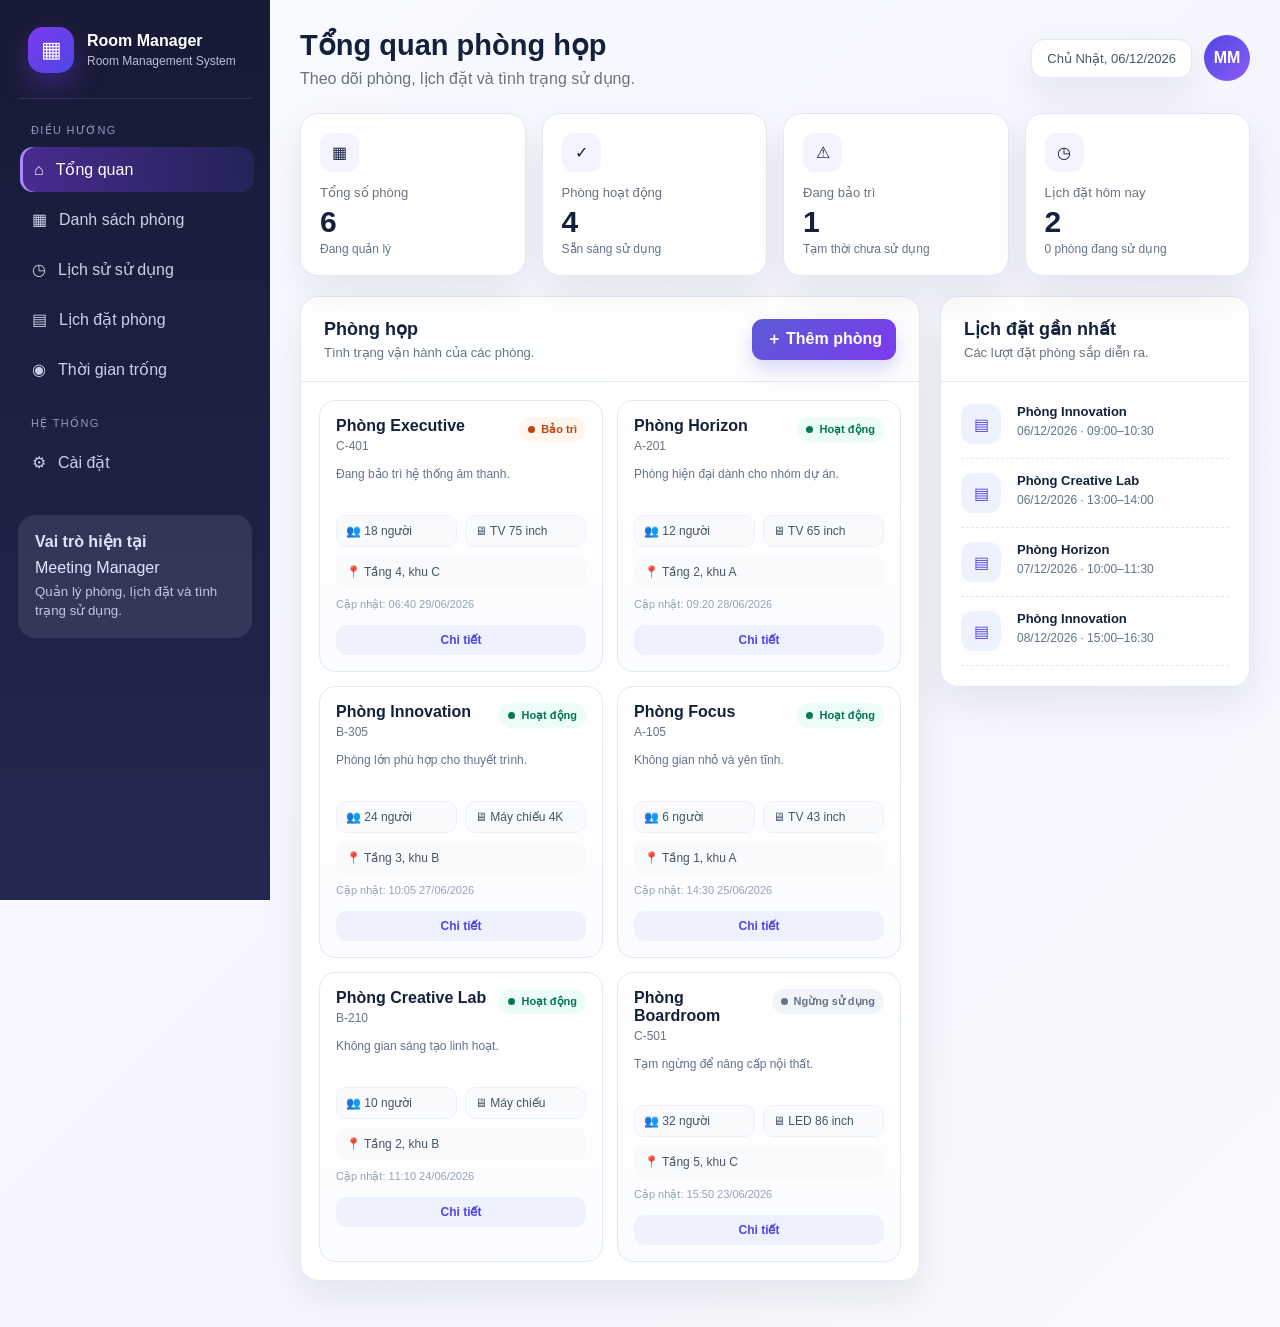
==== room-manager-complete/index.html @ 7f86e512 "Lần đầu tiên đẩy code lên GitHub" ====
<!doctype html>
<html lang="vi">
<head>
  <meta charset="utf-8">
  <meta name="viewport" content="width=device-width, initial-scale=1">
  <title>Room Manager - Quản lý phòng họp</title>
  <link rel="stylesheet" href="css/style.css">
</head>
<body>
<div class="app">
  <aside class="sidebar" id="sidebar">
    <div class="brand">
      <div class="brand-logo">▦</div>
      <div>
        <strong>Room Manager</strong>
        <span>Room Management System</span>
      </div>
    </div>

    <div class="menu-label">Điều hướng</div>
    <nav class="nav">
      <button class="nav-item active" data-view="dashboard"><span>⌂</span>Tổng quan</button>
      <button class="nav-item" data-view="rooms"><span>▦</span>Danh sách phòng</button>
      <button class="nav-item" data-view="history"><span>◷</span>Lịch sử sử dụng</button>
      <button class="nav-item" data-view="bookings"><span>▤</span>Lịch đặt phòng</button>
      <button class="nav-item" data-view="availability"><span>◉</span>Thời gian trống</button>
    </nav>

    <div class="menu-label">Hệ thống</div>
    <nav class="nav">
      <button class="nav-item" data-view="settings"><span>⚙</span>Cài đặt</button>
    </nav>

    <div class="role-box">
      <strong>Vai trò hiện tại</strong>
      <span>Meeting Manager</span>
      <small>Quản lý phòng, lịch đặt và tình trạng sử dụng.</small>
    </div>
  </aside>

  <main class="main">
    <header class="topbar">
      <button class="icon-btn mobile-menu" id="mobileMenu">☰</button>
      <div class="page-title">
        <h1 id="pageTitle">Tổng quan phòng họp</h1>
        <p id="pageSubtitle">Theo dõi phòng, lịch đặt và tình trạng sử dụng.</p>
      </div>
      <div class="top-actions">
        <div class="date-chip" id="dateChip"></div>
        <div class="avatar">MM</div>
      </div>
    </header>

    <!-- DASHBOARD -->
    <section class="view active" id="dashboardView">
      <div class="stats" id="stats"></div>

      <div class="dashboard-grid">
        <section class="panel">
          <div class="panel-head">
            <div>
              <h2>Phòng họp</h2>
              <p>Tình trạng vận hành của các phòng.</p>
            </div>
            <button class="btn primary" id="dashboardAddRoom">＋ Thêm phòng</button>
          </div>
          <div class="room-grid" id="dashboardRooms"></div>
        </section>

        <aside class="panel">
          <div class="panel-head">
            <div>
              <h2>Lịch đặt gần nhất</h2>
              <p>Các lượt đặt phòng sắp diễn ra.</p>
            </div>
          </div>
          <div class="recent-list" id="recentBookings"></div>
        </aside>
      </div>
    </section>

    <!-- ROOMS -->
    <section class="view" id="roomsView">
      <section class="panel">
        <div class="panel-head">
          <div>
            <h2>Danh sách phòng</h2>
            <p>Thêm, sửa, xóa và theo dõi tình trạng từng phòng.</p>
          </div>
          <div class="head-actions">
            <button class="btn secondary" id="exportRooms">⇩ Xuất CSV</button>
            <button class="btn primary" id="addRoom">＋ Thêm phòng mới</button>
          </div>
        </div>

        <div class="toolbar four">
          <input id="roomSearch" placeholder="Tìm theo tên, mã, vị trí, thiết bị...">
          <select id="roomStatusFilter">
            <option value="">Tất cả trạng thái</option>
            <option value="active">Hoạt động</option>
            <option value="maintenance">Bảo trì</option>
            <option value="inactive">Ngừng sử dụng</option>
          </select>
          <select id="roomCapacityFilter">
            <option value="">Mọi sức chứa</option>
            <option value="small">Dưới 10 người</option>
            <option value="medium">10–20 người</option>
            <option value="large">Trên 20 người</option>
          </select>
          <select id="roomSort">
            <option value="updated-desc">Cập nhật mới nhất</option>
            <option value="name-asc">Tên A–Z</option>
            <option value="capacity-desc">Sức chứa lớn nhất</option>
            <option value="capacity-asc">Sức chứa nhỏ nhất</option>
          </select>
        </div>

        <div class="room-grid large" id="roomGrid"></div>
        <div class="empty hidden" id="roomEmpty">Không tìm thấy phòng phù hợp.</div>
      </section>
    </section>

    <!-- HISTORY -->
    <section class="view" id="historyView">
      <section class="panel">
        <div class="panel-head">
          <div>
            <h2>Lịch sử sử dụng phòng</h2>
            <p>Hiển thị các lượt sử dụng phòng đã kết thúc.</p>
          </div>
          <button class="btn secondary" id="exportHistory">⇩ Xuất CSV</button>
        </div>

        <div class="toolbar four">
          <select id="historyRoom"></select>
          <input type="date" id="historyFrom">
          <input type="date" id="historyTo">
          <button class="btn secondary" id="filterHistory">Lọc dữ liệu</button>
        </div>

        <div class="table-wrap">
          <table>
            <thead>
              <tr>
                <th>Ngày</th>
                <th>Phòng</th>
                <th>Thời gian</th>
                <th>Thời lượng</th>
                <th>Trạng thái</th>
                <th>Ghi chú</th>
              </tr>
            </thead>
            <tbody id="historyBody"></tbody>
          </table>
        </div>
      </section>
    </section>

    <!-- BOOKINGS -->
    <section class="view" id="bookingsView">
      <section class="panel">
        <div class="panel-head">
          <div>
            <h2>Lịch đặt phòng</h2>
            <p>Quản lý những khoảng thời gian phòng đã được đặt.</p>
          </div>
          <button class="btn primary" id="addBooking">＋ Đặt phòng</button>
        </div>

        <div class="toolbar five">
          <select id="bookingRoomFilter"></select>
          <input type="date" id="bookingDateFilter">
          <select id="bookingStatusFilter">
            <option value="">Tất cả trạng thái</option>
            <option value="upcoming">Sắp sử dụng</option>
            <option value="in-use">Đang sử dụng</option>
            <option value="completed">Đã sử dụng</option>
            <option value="cancelled">Đã hủy</option>
          </select>
          <button class="btn secondary" id="filterBookings">Lọc</button>
          <button class="btn ghost" id="clearBookingFilters">Xóa lọc</button>
        </div>

        <div class="table-wrap">
          <table>
            <thead>
              <tr>
                <th>Ngày</th>
                <th>Phòng</th>
                <th>Thời gian</th>
                <th>Trạng thái</th>
                <th>Ghi chú</th>
                <th>Thao tác</th>
              </tr>
            </thead>
            <tbody id="bookingBody"></tbody>
          </table>
        </div>
      </section>
    </section>

    <!-- AVAILABILITY -->
    <section class="view" id="availabilityView">
      <section class="panel">
        <div class="panel-head">
          <div>
            <h2>Kiểm tra thời gian trống</h2>
            <p>Chỉ hiển thị những khoảng thời gian phòng chưa được đặt.</p>
          </div>
        </div>

        <div class="toolbar four">
          <select id="availabilityRoom"></select>
          <input type="date" id="availabilityDate">
          <select id="availabilityDuration">
            <option value="30">30 phút</option>
            <option value="60" selected>60 phút</option>
            <option value="90">90 phút</option>
            <option value="120">120 phút</option>
          </select>
          <button class="btn primary" id="checkAvailability">Kiểm tra</button>
        </div>

        <div class="availability-content" id="availabilityContent"></div>
      </section>
    </section>

    <!-- SETTINGS -->
    <section class="view" id="settingsView">
      <section class="panel narrow">
        <div class="panel-head">
          <div>
            <h2>Cài đặt dữ liệu</h2>
            <p>Dữ liệu được lưu trên trình duyệt bằng LocalStorage.</p>
          </div>
        </div>

        <div class="setting-row">
          <div>
            <strong>Khôi phục dữ liệu mẫu</strong>
            <span>Thay thế dữ liệu hiện tại bằng danh sách mẫu.</span>
          </div>
          <button class="btn danger" id="resetData">Khôi phục</button>
        </div>

        <div class="setting-row">
          <div>
            <strong>Xóa toàn bộ dữ liệu</strong>
            <span>Xóa tất cả phòng và lịch đặt trên trình duyệt này.</span>
          </div>
          <button class="btn danger-light" id="clearData">Xóa dữ liệu</button>
        </div>
      </section>
    </section>
  </main>
</div>

<!-- ROOM MODAL -->
<div class="modal-backdrop" id="roomModal">
  <section class="modal">
    <div class="modal-head">
      <div>
        <h2 id="roomModalTitle">Thêm phòng</h2>
        <p>Nhập thông tin phòng họp.</p>
      </div>
      <button class="icon-btn" id="closeRoomModal">×</button>
    </div>
    <form id="roomForm" class="form-grid">
      <input type="hidden" id="roomId">

      <label>
        <span>Tên phòng *</span>
        <input id="roomName" maxlength="60">
        <small id="roomNameError"></small>
      </label>

      <label>
        <span>Mã phòng *</span>
        <input id="roomCode" maxlength="12">
        <small id="roomCodeError"></small>
      </label>

      <label>
        <span>Sức chứa *</span>
        <input id="roomCapacity" type="number" min="1" max="200">
        <small id="roomCapacityError"></small>
      </label>

      <label>
        <span>Trạng thái *</span>
        <select id="roomStatus">
          <option value="active">Hoạt động</option>
          <option value="maintenance">Bảo trì</option>
          <option value="inactive">Ngừng sử dụng</option>
        </select>
      </label>

      <label class="full">
        <span>Vị trí *</span>
        <input id="roomLocation" maxlength="100">
        <small id="roomLocationError"></small>
      </label>

      <label class="full">
        <span>Thiết bị</span>
        <input id="roomEquipment" maxlength="180">
      </label>

      <label class="full">
        <span>Mô tả</span>
        <textarea id="roomDescription" rows="4" maxlength="300"></textarea>
      </label>
    </form>
    <div class="modal-foot">
      <button class="btn ghost" id="cancelRoom">Hủy</button>
      <button class="btn primary" id="saveRoom">Lưu thông tin</button>
    </div>
  </section>
</div>

<!-- BOOKING MODAL -->
<div class="modal-backdrop" id="bookingModal">
  <section class="modal">
    <div class="modal-head">
      <div>
        <h2 id="bookingModalTitle">Đặt phòng</h2>
        <p>Chọn phòng và khoảng thời gian sử dụng.</p>
      </div>
      <button class="icon-btn" id="closeBookingModal">×</button>
    </div>
    <form id="bookingForm" class="form-grid">
      <input type="hidden" id="bookingId">

      <label class="full">
        <span>Phòng *</span>
        <select id="bookingRoom"></select>
        <small id="bookingRoomError"></small>
      </label>

      <label>
        <span>Ngày sử dụng *</span>
        <input id="bookingDate" type="date">
        <small id="bookingDateError"></small>
      </label>

      <label>
        <span>Trạng thái</span>
        <select id="bookingStatus">
          <option value="reserved">Đã đặt</option>
          <option value="cancelled">Đã hủy</option>
        </select>
      </label>

      <label>
        <span>Giờ bắt đầu *</span>
        <input id="bookingStart" type="time">
        <small id="bookingStartError"></small>
      </label>

      <label>
        <span>Giờ kết thúc *</span>
        <input id="bookingEnd" type="time">
        <small id="bookingEndError"></small>
      </label>

      <label class="full">
        <span>Ghi chú sử dụng</span>
        <textarea id="bookingNote" rows="3" maxlength="200"
                  placeholder="VD: Kiểm tra thiết bị trước khi sử dụng"></textarea>
      </label>

      <div class="full conflict-box hidden" id="conflictBox"></div>
    </form>
    <div class="modal-foot">
      <button class="btn ghost" id="cancelBooking">Hủy</button>
      <button class="btn primary" id="saveBooking">Lưu lịch đặt</button>
    </div>
  </section>
</div>

<!-- DETAIL MODAL -->
<div class="modal-backdrop" id="detailModal">
  <section class="modal detail-modal">
    <div class="modal-head">
      <div>
        <h2 id="detailTitle">Chi tiết phòng</h2>
        <p>Thông tin phòng và lịch đặt gần đây.</p>
      </div>
      <button class="icon-btn" id="closeDetailModal">×</button>
    </div>
    <div id="detailBody"></div>
    <div class="modal-foot">
      <button class="btn ghost" id="closeDetail">Đóng</button>
      <button class="btn primary" id="editFromDetail">Chỉnh sửa</button>
    </div>
  </section>
</div>

<!-- CONFIRM -->
<div class="confirm-backdrop" id="confirmDialog">
  <section class="confirm-box">
    <div class="confirm-icon">!</div>
    <h2 id="confirmTitle">Xác nhận</h2>
    <p id="confirmMessage"></p>
    <div class="confirm-actions">
      <button class="btn ghost" id="confirmCancel">Hủy</button>
      <button class="btn danger" id="confirmAccept">Xác nhận</button>
    </div>
  </section>
</div>

<div class="toast" id="toast"></div>

<script src="js/app.js"></script>
</body>
</html>
---- room-manager-complete/css/style.css ----
:root{
  --bg:#f5f7ff;--surface:#fff;--soft:#f8fafc;--text:#14213d;--muted:#6b7280;
  --line:#e4e8f0;--primary:#5b5bd6;--primary2:#7c3aed;--success:#0f9f6e;
  --warning:#d97706;--danger:#dc2626;--shadow:0 16px 38px rgba(15,23,42,.08);
}
*{box-sizing:border-box}body{margin:0;min-height:100vh;color:var(--text);
font-family:Inter,Segoe UI,Arial,sans-serif;background:linear-gradient(135deg,#f8fbff,#f5f5ff 55%,#f8fafc)}
button,input,select,textarea{font:inherit}button{cursor:pointer}.hidden{display:none!important}
.app{min-height:100vh;display:grid;grid-template-columns:270px minmax(0,1fr)}
.sidebar{position:sticky;top:0;height:100vh;padding:22px 18px;overflow:auto;color:#fff;
background:linear-gradient(180deg,#171a35,#242750)}
.brand{display:flex;gap:13px;align-items:center;padding:5px 10px 25px;border-bottom:1px solid rgba(255,255,255,.1)}
.brand-logo{width:46px;height:46px;display:grid;place-items:center;border-radius:15px;font-size:22px;
background:linear-gradient(135deg,#7c3aed,#4f46e5);box-shadow:0 12px 28px rgba(124,58,237,.35)}
.brand strong,.brand span{display:block}.brand span{margin-top:4px;color:#b8bdd8;font-size:12px}
.menu-label{margin:25px 13px 10px;color:#9298bd;font-size:11px;letter-spacing:.12em;text-transform:uppercase}
.nav{display:grid;gap:5px}.nav-item{width:100%;display:flex;align-items:center;gap:12px;padding:13px 14px;border:0;
border-radius:13px;color:#cbd0ea;background:transparent;text-align:left;transition:.2s}
.nav-item:hover,.nav-item.active{color:#fff;background:rgba(255,255,255,.1);transform:translateX(2px)}
.nav-item.active{background:linear-gradient(90deg,rgba(124,58,237,.48),rgba(79,70,229,.17));box-shadow:inset 3px 0 #a78bfa}
.role-box{margin-top:30px;padding:17px;border-radius:17px;background:rgba(255,255,255,.09);color:#dfe3fb}
.role-box strong,.role-box span,.role-box small{display:block}.role-box span{margin-top:8px}.role-box small{margin-top:5px;color:#bfc5e2;line-height:1.45}
.main{min-width:0;padding:28px 30px 46px}.topbar{display:flex;align-items:center;justify-content:space-between;gap:18px;margin-bottom:25px}
.page-title{flex:1}.page-title h1{margin:0;font-size:29px}.page-title p{margin:7px 0 0;color:var(--muted)}
.top-actions{display:flex;align-items:center;gap:12px}.date-chip{padding:11px 15px;border:1px solid var(--line);border-radius:13px;background:#fff;box-shadow:var(--shadow);font-size:13px;color:#475569}
.avatar{width:46px;height:46px;display:grid;place-items:center;border-radius:50%;color:#fff;font-weight:850;background:linear-gradient(135deg,#4f46e5,#8b5cf6)}
.icon-btn{width:40px;height:40px;display:grid;place-items:center;border:0;border-radius:12px;background:#f1f5f9;color:#475569;font-size:20px}
.mobile-menu{display:none}.view{display:none}.view.active{display:block}
.panel{overflow:hidden;border:1px solid var(--line);border-radius:18px;background:rgba(255,255,255,.95);box-shadow:var(--shadow)}
.narrow{max-width:900px}.panel-head{display:flex;align-items:center;justify-content:space-between;gap:18px;padding:21px 23px;border-bottom:1px solid var(--line)}
.panel-head h2{margin:0;font-size:18px}.panel-head p{margin:5px 0 0;color:var(--muted);font-size:13px}.head-actions{display:flex;gap:10px}
.btn{border:0;border-radius:11px;padding:10px 14px;font-weight:750;transition:.18s}.btn:hover{transform:translateY(-1px)}
.btn.primary{color:#fff;background:linear-gradient(135deg,var(--primary),var(--primary2));box-shadow:0 10px 20px rgba(91,91,214,.23)}
.btn.secondary{color:#4f46e5;background:#eef2ff}.btn.ghost{color:#475569;background:#f1f5f9}
.btn.danger{color:#fff;background:linear-gradient(135deg,#ef4444,#dc2626)}.btn.danger-light{color:#dc2626;background:#fef2f2}
.stats{display:grid;grid-template-columns:repeat(4,minmax(0,1fr));gap:16px;margin-bottom:20px}
.stat{position:relative;overflow:hidden;padding:19px;border:1px solid #e2e8f0;border-radius:18px;background:#fff;box-shadow:var(--shadow)}
.stat:after{content:"";position:absolute;right:-28px;top:-30px;width:100px;height:100px;border-radius:50%;background:var(--accent);opacity:.11}
.stat-icon{width:39px;height:39px;display:grid;place-items:center;border-radius:12px;color:var(--accent);background:#f3f4ff}
.stat-label{margin-top:13px;color:var(--muted);font-size:13px}.stat-value{margin:5px 0 3px;font-size:30px;font-weight:850}.stat-note{font-size:12px;color:#64748b}
.dashboard-grid{display:grid;grid-template-columns:minmax(0,1.6fr) minmax(310px,.75fr);gap:20px;align-items:start}
.toolbar{display:grid;gap:12px;padding:18px 22px;border-bottom:1px solid var(--line);background:#fcfdff}
.toolbar.four{grid-template-columns:minmax(240px,1fr) 180px 180px 170px}.toolbar.five{grid-template-columns:1fr 170px 180px auto auto}
.toolbar input,.toolbar select,.form-grid input,.form-grid select,.form-grid textarea{width:100%;padding:11px 12px;border:1px solid #d9e1ec;border-radius:11px;background:#fff;outline:none}
.toolbar input:focus,.toolbar select:focus,.form-grid input:focus,.form-grid select:focus,.form-grid textarea:focus{border-color:#8b5cf6;box-shadow:0 0 0 4px rgba(139,92,246,.11)}
.room-grid{display:grid;grid-template-columns:repeat(2,minmax(0,1fr));gap:14px;padding:18px}.room-grid.large{grid-template-columns:repeat(3,minmax(0,1fr));padding:22px}
.room-card{padding:16px;border:1px solid var(--line);border-radius:16px;background:linear-gradient(180deg,#fff,#fbfcff);transition:.2s}
.room-card:hover{border-color:#a78bfa;box-shadow:0 13px 28px rgba(99,102,241,.12);transform:translateY(-2px)}
.room-top{display:flex;align-items:flex-start;justify-content:space-between;gap:10px}.room-card h3{margin:0;font-size:16px}.room-code{margin-top:4px;color:var(--muted);font-size:12px}
.room-desc{min-height:38px;margin:12px 0;color:#64748b;font-size:12px;line-height:1.55;display:-webkit-box;-webkit-line-clamp:2;-webkit-box-orient:vertical;overflow:hidden}
.room-meta{display:grid;grid-template-columns:repeat(2,1fr);gap:8px}.meta{padding:8px 9px;border:1px solid #edf1f6;border-radius:10px;background:#f8fafc;color:#475569;font-size:12px;overflow:hidden;text-overflow:ellipsis;white-space:nowrap}
.location{margin-top:9px;padding:9px 10px;border-radius:10px;background:#f8fafc;color:#475569;font-size:12px}.updated{margin-top:10px;color:#94a3b8;font-size:11px}
.room-actions{display:flex;gap:8px;margin-top:14px;flex-wrap:wrap}.room-actions .btn{flex:1;padding:8px 9px;font-size:12px}
.badge{display:inline-flex;align-items:center;gap:6px;padding:6px 9px;border-radius:999px;font-size:11px;font-weight:800;white-space:nowrap}.badge:before{content:"";width:7px;height:7px;border-radius:50%;background:currentColor}
.badge.active,.badge.upcoming{color:#047857;background:#ecfdf5}.badge.maintenance,.badge.in-use{color:#c2410c;background:#fff7ed}.badge.inactive,.badge.completed{color:#64748b;background:#f1f5f9}.badge.cancelled{color:#b91c1c;background:#fef2f2}
.recent-list{padding:8px 20px 20px}.recent-item{display:grid;grid-template-columns:44px 1fr;gap:12px;padding:14px 0;border-bottom:1px dashed var(--line)}
.recent-icon{width:40px;height:40px;display:grid;place-items:center;border-radius:12px;color:#4f46e5;background:#eef2ff}.recent-item strong{display:block;font-size:13px}.recent-item span{display:block;margin-top:4px;color:#64748b;font-size:12px;line-height:1.45}
.table-wrap{overflow:auto;padding:0 22px 22px}table{width:100%;border-collapse:collapse;font-size:13px}th,td{padding:13px 12px;border-bottom:1px solid var(--line);text-align:left;vertical-align:middle}th{background:#f8fafc;color:#64748b;font-size:12px}
.table-actions{display:flex;gap:7px}.table-actions .btn{padding:7px 9px;font-size:11px}.empty{padding:45px 20px;text-align:center;color:var(--muted)}
.availability-content{padding:22px}.availability-summary{padding:18px;border-radius:16px;color:#fff;background:linear-gradient(135deg,#4f46e5,#7c3aed)}
.availability-summary h3{margin:0}.availability-summary p{margin:7px 0 0;color:#e5e7ff;font-size:13px}.slot-title{display:flex;justify-content:space-between;align-items:center;margin:18px 0 10px}
.slots{display:flex;flex-wrap:wrap;gap:9px}.slot{border:1px solid #c7d2fe;border-radius:10px;padding:10px 12px;background:#eef2ff;color:#4338ca;font-weight:750}
.slot:hover{background:#e0e7ff}.no-slots{padding:20px;border-radius:13px;background:#fef2f2;color:#991b1b}
.setting-row{display:flex;align-items:center;justify-content:space-between;gap:20px;padding:22px;border-bottom:1px solid var(--line)}.setting-row:last-child{border-bottom:0}.setting-row strong,.setting-row span{display:block}.setting-row span{margin-top:5px;color:var(--muted);font-size:13px}
.modal-backdrop,.confirm-backdrop{position:fixed;inset:0;z-index:100;display:none;align-items:center;justify-content:center;padding:20px;background:rgba(15,23,42,.58);backdrop-filter:blur(4px)}
.modal-backdrop.show,.confirm-backdrop.show{display:flex}.modal{width:min(680px,100%);max-height:92vh;overflow:auto;border-radius:20px;background:#fff;box-shadow:0 30px 80px rgba(15,23,42,.25)}
.detail-modal{width:min(650px,100%)}.modal-head{display:flex;align-items:center;justify-content:space-between;gap:14px;padding:21px 23px;border-bottom:1px solid var(--line)}.modal-head h2{margin:0}.modal-head p{margin:5px 0 0;color:var(--muted);font-size:13px}
.form-grid{display:grid;grid-template-columns:1fr 1fr;gap:14px;padding:22px}.form-grid label{display:grid;gap:7px}.form-grid label span{font-size:12px;font-weight:750;color:#475569}.form-grid small{min-height:14px;color:#dc2626;font-size:11px}.form-grid .full{grid-column:1/-1}.form-grid textarea{resize:vertical}
.modal-foot{display:flex;justify-content:flex-end;gap:10px;padding:0 22px 22px}.detail-body{padding:22px}.detail-hero{padding:20px;border-radius:17px;color:#fff;background:linear-gradient(135deg,#4f46e5,#7c3aed)}.detail-hero h3{margin:0}.detail-hero p{margin:7px 0 0;color:#e4e7ff}
.detail-grid{display:grid;grid-template-columns:1fr 1fr;gap:12px;margin-top:16px}.detail-item{padding:13px;border:1px solid var(--line);border-radius:13px;background:#f8fafc}.detail-item.full{grid-column:1/-1}.detail-item span{display:block;margin-bottom:6px;color:var(--muted);font-size:11px;font-weight:750;text-transform:uppercase}.detail-item strong{font-size:13px;line-height:1.5}
.detail-bookings{margin:18px 22px 22px}.detail-bookings h3{font-size:15px}.conflict-box{padding:13px;border-radius:12px;background:#fef2f2;color:#991b1b;font-size:13px}
.confirm-box{width:min(430px,100%);padding:26px;border-radius:20px;background:#fff;text-align:center;box-shadow:0 30px 80px rgba(15,23,42,.25)}.confirm-icon{width:54px;height:54px;display:grid;place-items:center;margin:0 auto 14px;border-radius:50%;color:#dc2626;background:#fef2f2;font-size:25px;font-weight:900}.confirm-box h2{margin:0}.confirm-box p{margin:10px 0 20px;color:var(--muted);line-height:1.55}.confirm-actions{display:flex;justify-content:center;gap:10px}
.toast{position:fixed;right:24px;bottom:24px;z-index:150;max-width:420px;padding:13px 16px;border-radius:12px;color:#fff;background:#111827;box-shadow:0 18px 44px rgba(15,23,42,.28);opacity:0;transform:translateY(18px);pointer-events:none;transition:.24s;font-size:13px}.toast.show{opacity:1;transform:translateY(0)}.toast.success{background:#065f46}.toast.error{background:#991b1b}.toast.info{background:#1e3a8a}
@media(max-width:1250px){.room-grid.large{grid-template-columns:repeat(2,1fr)}.stats{grid-template-columns:repeat(2,1fr)}.dashboard-grid{grid-template-columns:1fr}}
@media(max-width:1000px){.toolbar.four,.toolbar.five{grid-template-columns:1fr 1fr}}
@media(max-width:900px){.app{grid-template-columns:1fr}.sidebar{position:fixed;left:-290px;width:280px;z-index:60;transition:.25s}.sidebar.open{left:0}.main{padding:22px 18px 40px}.mobile-menu{display:grid}.date-chip{display:none}.room-grid.large{grid-template-columns:1fr 1fr}}
@media(max-width:650px){.stats{grid-template-columns:1fr}.room-grid,.room-grid.large{grid-template-columns:1fr;padding:15px}.toolbar.four,.toolbar.five{grid-template-columns:1fr}.panel-head{align-items:flex-start;flex-direction:column}.head-actions{width:100%;flex-direction:column}.head-actions .btn,.panel-head>.btn{width:100%}.form-grid{grid-template-columns:1fr}.form-grid .full{grid-column:auto}.detail-grid{grid-template-columns:1fr}.detail-item.full{grid-column:auto}.setting-row{align-items:flex-start;flex-direction:column}.setting-row .btn{width:100%}.main{padding-inline:12px}.page-title h1{font-size:24px}}
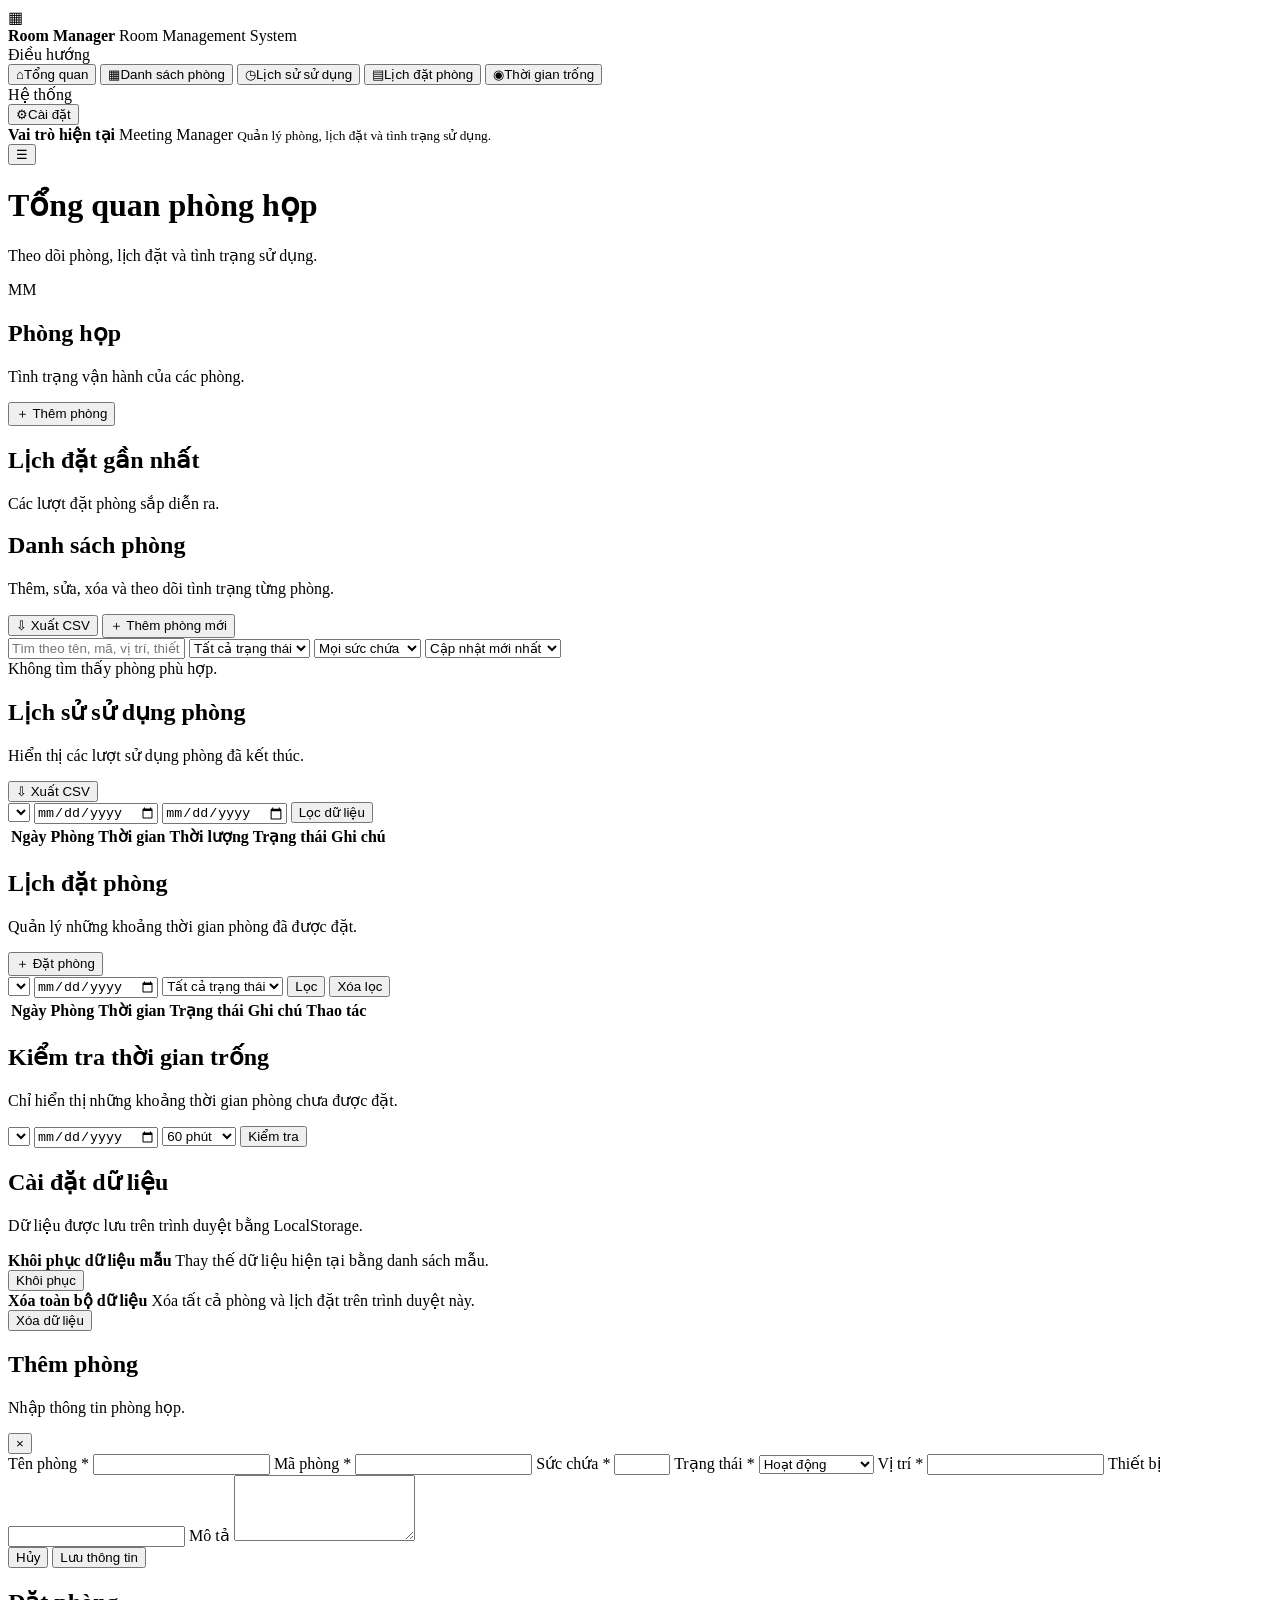
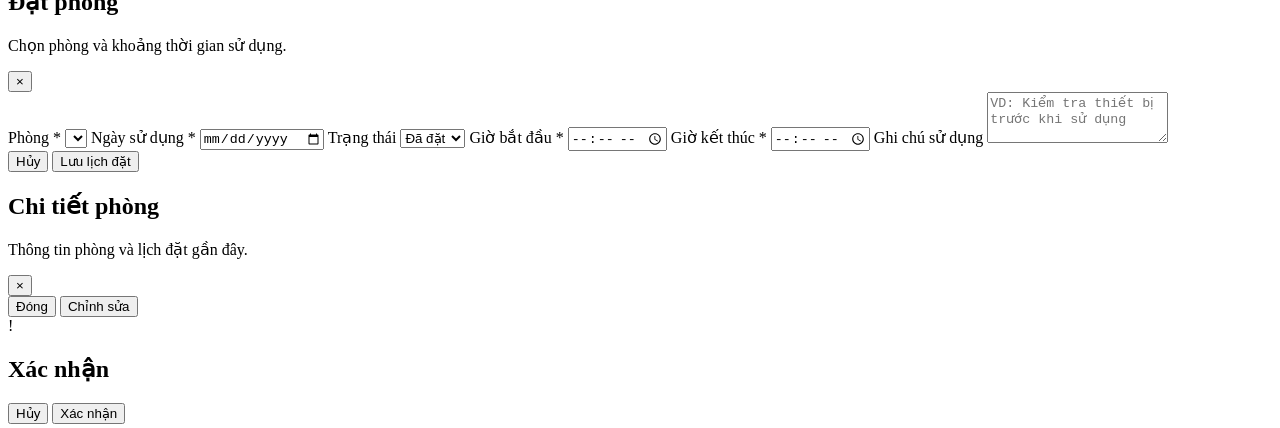
==== commit fe57abbb: "first commit" ====
--- a/room-manager-complete/index.html
+++ b/room-manager-complete/index.html
@@ -1,292 +1,294 @@
 <!doctype html>
 <html lang="vi">
+
 <head>
-  <meta charset="utf-8">
-  <meta name="viewport" content="width=device-width, initial-scale=1">
-  <title>Room Manager - Quản lý phòng họp</title>
-  <link rel="stylesheet" href="css/style.css">
+    <meta charset="utf-8">
+    <meta name="viewport" content="width=device-width, initial-scale=1">
+    <title>Room Manager - Quản lý phòng họp</title>
+    <link rel="stylesheet" href="style.css">
 </head>
+
 <body>
-<div class="app">
-  <aside class="sidebar" id="sidebar">
-    <div class="brand">
-      <div class="brand-logo">▦</div>
-      <div>
-        <strong>Room Manager</strong>
-        <span>Room Management System</span>
-      </div>
-    </div>
-
-    <div class="menu-label">Điều hướng</div>
-    <nav class="nav">
-      <button class="nav-item active" data-view="dashboard"><span>⌂</span>Tổng quan</button>
-      <button class="nav-item" data-view="rooms"><span>▦</span>Danh sách phòng</button>
-      <button class="nav-item" data-view="history"><span>◷</span>Lịch sử sử dụng</button>
-      <button class="nav-item" data-view="bookings"><span>▤</span>Lịch đặt phòng</button>
-      <button class="nav-item" data-view="availability"><span>◉</span>Thời gian trống</button>
-    </nav>
-
-    <div class="menu-label">Hệ thống</div>
-    <nav class="nav">
-      <button class="nav-item" data-view="settings"><span>⚙</span>Cài đặt</button>
-    </nav>
-
-    <div class="role-box">
-      <strong>Vai trò hiện tại</strong>
-      <span>Meeting Manager</span>
-      <small>Quản lý phòng, lịch đặt và tình trạng sử dụng.</small>
-    </div>
-  </aside>
-
-  <main class="main">
-    <header class="topbar">
-      <button class="icon-btn mobile-menu" id="mobileMenu">☰</button>
-      <div class="page-title">
-        <h1 id="pageTitle">Tổng quan phòng họp</h1>
-        <p id="pageSubtitle">Theo dõi phòng, lịch đặt và tình trạng sử dụng.</p>
-      </div>
-      <div class="top-actions">
-        <div class="date-chip" id="dateChip"></div>
-        <div class="avatar">MM</div>
-      </div>
-    </header>
-
-    <!-- DASHBOARD -->
-    <section class="view active" id="dashboardView">
-      <div class="stats" id="stats"></div>
-
-      <div class="dashboard-grid">
-        <section class="panel">
-          <div class="panel-head">
-            <div>
-              <h2>Phòng họp</h2>
-              <p>Tình trạng vận hành của các phòng.</p>
-            </div>
-            <button class="btn primary" id="dashboardAddRoom">＋ Thêm phòng</button>
-          </div>
-          <div class="room-grid" id="dashboardRooms"></div>
-        </section>
-
-        <aside class="panel">
-          <div class="panel-head">
-            <div>
-              <h2>Lịch đặt gần nhất</h2>
-              <p>Các lượt đặt phòng sắp diễn ra.</p>
-            </div>
-          </div>
-          <div class="recent-list" id="recentBookings"></div>
+    <div class="app">
+        <aside class="sidebar" id="sidebar">
+            <div class="brand">
+                <div class="brand-logo">▦</div>
+                <div>
+                    <strong>Room Manager</strong>
+                    <span>Room Management System</span>
+                </div>
+            </div>
+
+            <div class="menu-label">Điều hướng</div>
+            <nav class="nav">
+                <button class="nav-item active" data-view="dashboard"><span>⌂</span>Tổng quan</button>
+                <button class="nav-item" data-view="rooms"><span>▦</span>Danh sách phòng</button>
+                <button class="nav-item" data-view="history"><span>◷</span>Lịch sử sử dụng</button>
+                <button class="nav-item" data-view="bookings"><span>▤</span>Lịch đặt phòng</button>
+                <button class="nav-item" data-view="availability"><span>◉</span>Thời gian trống</button>
+            </nav>
+
+            <div class="menu-label">Hệ thống</div>
+            <nav class="nav">
+                <button class="nav-item" data-view="settings"><span>⚙</span>Cài đặt</button>
+            </nav>
+
+            <div class="role-box">
+                <strong>Vai trò hiện tại</strong>
+                <span>Meeting Manager</span>
+                <small>Quản lý phòng, lịch đặt và tình trạng sử dụng.</small>
+            </div>
         </aside>
-      </div>
-    </section>
-
-    <!-- ROOMS -->
-    <section class="view" id="roomsView">
-      <section class="panel">
-        <div class="panel-head">
-          <div>
-            <h2>Danh sách phòng</h2>
-            <p>Thêm, sửa, xóa và theo dõi tình trạng từng phòng.</p>
-          </div>
-          <div class="head-actions">
-            <button class="btn secondary" id="exportRooms">⇩ Xuất CSV</button>
-            <button class="btn primary" id="addRoom">＋ Thêm phòng mới</button>
-          </div>
-        </div>
-
-        <div class="toolbar four">
-          <input id="roomSearch" placeholder="Tìm theo tên, mã, vị trí, thiết bị...">
-          <select id="roomStatusFilter">
+
+        <main class="main">
+            <header class="topbar">
+                <button class="icon-btn mobile-menu" id="mobileMenu">☰</button>
+                <div class="page-title">
+                    <h1 id="pageTitle">Tổng quan phòng họp</h1>
+                    <p id="pageSubtitle">Theo dõi phòng, lịch đặt và tình trạng sử dụng.</p>
+                </div>
+                <div class="top-actions">
+                    <div class="date-chip" id="dateChip"></div>
+                    <div class="avatar">MM</div>
+                </div>
+            </header>
+
+            <!-- DASHBOARD -->
+            <section class="view active" id="dashboardView">
+                <div class="stats" id="stats"></div>
+
+                <div class="dashboard-grid">
+                    <section class="panel">
+                        <div class="panel-head">
+                            <div>
+                                <h2>Phòng họp</h2>
+                                <p>Tình trạng vận hành của các phòng.</p>
+                            </div>
+                            <button class="btn primary" id="dashboardAddRoom">＋ Thêm phòng</button>
+                        </div>
+                        <div class="room-grid" id="dashboardRooms"></div>
+                    </section>
+
+                    <aside class="panel">
+                        <div class="panel-head">
+                            <div>
+                                <h2>Lịch đặt gần nhất</h2>
+                                <p>Các lượt đặt phòng sắp diễn ra.</p>
+                            </div>
+                        </div>
+                        <div class="recent-list" id="recentBookings"></div>
+                    </aside>
+                </div>
+            </section>
+
+            <!-- ROOMS -->
+            <section class="view" id="roomsView">
+                <section class="panel">
+                    <div class="panel-head">
+                        <div>
+                            <h2>Danh sách phòng</h2>
+                            <p>Thêm, sửa, xóa và theo dõi tình trạng từng phòng.</p>
+                        </div>
+                        <div class="head-actions">
+                            <button class="btn secondary" id="exportRooms">⇩ Xuất CSV</button>
+                            <button class="btn primary" id="addRoom">＋ Thêm phòng mới</button>
+                        </div>
+                    </div>
+
+                    <div class="toolbar four">
+                        <input id="roomSearch" placeholder="Tìm theo tên, mã, vị trí, thiết bị...">
+                        <select id="roomStatusFilter">
             <option value="">Tất cả trạng thái</option>
             <option value="active">Hoạt động</option>
             <option value="maintenance">Bảo trì</option>
             <option value="inactive">Ngừng sử dụng</option>
           </select>
-          <select id="roomCapacityFilter">
+                        <select id="roomCapacityFilter">
             <option value="">Mọi sức chứa</option>
             <option value="small">Dưới 10 người</option>
             <option value="medium">10–20 người</option>
             <option value="large">Trên 20 người</option>
           </select>
-          <select id="roomSort">
+                        <select id="roomSort">
             <option value="updated-desc">Cập nhật mới nhất</option>
             <option value="name-asc">Tên A–Z</option>
             <option value="capacity-desc">Sức chứa lớn nhất</option>
             <option value="capacity-asc">Sức chứa nhỏ nhất</option>
           </select>
-        </div>
-
-        <div class="room-grid large" id="roomGrid"></div>
-        <div class="empty hidden" id="roomEmpty">Không tìm thấy phòng phù hợp.</div>
-      </section>
-    </section>
-
-    <!-- HISTORY -->
-    <section class="view" id="historyView">
-      <section class="panel">
-        <div class="panel-head">
-          <div>
-            <h2>Lịch sử sử dụng phòng</h2>
-            <p>Hiển thị các lượt sử dụng phòng đã kết thúc.</p>
-          </div>
-          <button class="btn secondary" id="exportHistory">⇩ Xuất CSV</button>
-        </div>
-
-        <div class="toolbar four">
-          <select id="historyRoom"></select>
-          <input type="date" id="historyFrom">
-          <input type="date" id="historyTo">
-          <button class="btn secondary" id="filterHistory">Lọc dữ liệu</button>
-        </div>
-
-        <div class="table-wrap">
-          <table>
-            <thead>
-              <tr>
-                <th>Ngày</th>
-                <th>Phòng</th>
-                <th>Thời gian</th>
-                <th>Thời lượng</th>
-                <th>Trạng thái</th>
-                <th>Ghi chú</th>
-              </tr>
-            </thead>
-            <tbody id="historyBody"></tbody>
-          </table>
-        </div>
-      </section>
-    </section>
-
-    <!-- BOOKINGS -->
-    <section class="view" id="bookingsView">
-      <section class="panel">
-        <div class="panel-head">
-          <div>
-            <h2>Lịch đặt phòng</h2>
-            <p>Quản lý những khoảng thời gian phòng đã được đặt.</p>
-          </div>
-          <button class="btn primary" id="addBooking">＋ Đặt phòng</button>
-        </div>
-
-        <div class="toolbar five">
-          <select id="bookingRoomFilter"></select>
-          <input type="date" id="bookingDateFilter">
-          <select id="bookingStatusFilter">
+                    </div>
+
+                    <div class="room-grid large" id="roomGrid"></div>
+                    <div class="empty hidden" id="roomEmpty">Không tìm thấy phòng phù hợp.</div>
+                </section>
+            </section>
+
+            <!-- HISTORY -->
+            <section class="view" id="historyView">
+                <section class="panel">
+                    <div class="panel-head">
+                        <div>
+                            <h2>Lịch sử sử dụng phòng</h2>
+                            <p>Hiển thị các lượt sử dụng phòng đã kết thúc.</p>
+                        </div>
+                        <button class="btn secondary" id="exportHistory">⇩ Xuất CSV</button>
+                    </div>
+
+                    <div class="toolbar four">
+                        <select id="historyRoom"></select>
+                        <input type="date" id="historyFrom">
+                        <input type="date" id="historyTo">
+                        <button class="btn secondary" id="filterHistory">Lọc dữ liệu</button>
+                    </div>
+
+                    <div class="table-wrap">
+                        <table>
+                            <thead>
+                                <tr>
+                                    <th>Ngày</th>
+                                    <th>Phòng</th>
+                                    <th>Thời gian</th>
+                                    <th>Thời lượng</th>
+                                    <th>Trạng thái</th>
+                                    <th>Ghi chú</th>
+                                </tr>
+                            </thead>
+                            <tbody id="historyBody"></tbody>
+                        </table>
+                    </div>
+                </section>
+            </section>
+
+            <!-- BOOKINGS -->
+            <section class="view" id="bookingsView">
+                <section class="panel">
+                    <div class="panel-head">
+                        <div>
+                            <h2>Lịch đặt phòng</h2>
+                            <p>Quản lý những khoảng thời gian phòng đã được đặt.</p>
+                        </div>
+                        <button class="btn primary" id="addBooking">＋ Đặt phòng</button>
+                    </div>
+
+                    <div class="toolbar five">
+                        <select id="bookingRoomFilter"></select>
+                        <input type="date" id="bookingDateFilter">
+                        <select id="bookingStatusFilter">
             <option value="">Tất cả trạng thái</option>
             <option value="upcoming">Sắp sử dụng</option>
             <option value="in-use">Đang sử dụng</option>
             <option value="completed">Đã sử dụng</option>
             <option value="cancelled">Đã hủy</option>
           </select>
-          <button class="btn secondary" id="filterBookings">Lọc</button>
-          <button class="btn ghost" id="clearBookingFilters">Xóa lọc</button>
-        </div>
-
-        <div class="table-wrap">
-          <table>
-            <thead>
-              <tr>
-                <th>Ngày</th>
-                <th>Phòng</th>
-                <th>Thời gian</th>
-                <th>Trạng thái</th>
-                <th>Ghi chú</th>
-                <th>Thao tác</th>
-              </tr>
-            </thead>
-            <tbody id="bookingBody"></tbody>
-          </table>
-        </div>
-      </section>
-    </section>
-
-    <!-- AVAILABILITY -->
-    <section class="view" id="availabilityView">
-      <section class="panel">
-        <div class="panel-head">
-          <div>
-            <h2>Kiểm tra thời gian trống</h2>
-            <p>Chỉ hiển thị những khoảng thời gian phòng chưa được đặt.</p>
-          </div>
-        </div>
-
-        <div class="toolbar four">
-          <select id="availabilityRoom"></select>
-          <input type="date" id="availabilityDate">
-          <select id="availabilityDuration">
+                        <button class="btn secondary" id="filterBookings">Lọc</button>
+                        <button class="btn ghost" id="clearBookingFilters">Xóa lọc</button>
+                    </div>
+
+                    <div class="table-wrap">
+                        <table>
+                            <thead>
+                                <tr>
+                                    <th>Ngày</th>
+                                    <th>Phòng</th>
+                                    <th>Thời gian</th>
+                                    <th>Trạng thái</th>
+                                    <th>Ghi chú</th>
+                                    <th>Thao tác</th>
+                                </tr>
+                            </thead>
+                            <tbody id="bookingBody"></tbody>
+                        </table>
+                    </div>
+                </section>
+            </section>
+
+            <!-- AVAILABILITY -->
+            <section class="view" id="availabilityView">
+                <section class="panel">
+                    <div class="panel-head">
+                        <div>
+                            <h2>Kiểm tra thời gian trống</h2>
+                            <p>Chỉ hiển thị những khoảng thời gian phòng chưa được đặt.</p>
+                        </div>
+                    </div>
+
+                    <div class="toolbar four">
+                        <select id="availabilityRoom"></select>
+                        <input type="date" id="availabilityDate">
+                        <select id="availabilityDuration">
             <option value="30">30 phút</option>
             <option value="60" selected>60 phút</option>
             <option value="90">90 phút</option>
             <option value="120">120 phút</option>
           </select>
-          <button class="btn primary" id="checkAvailability">Kiểm tra</button>
-        </div>
-
-        <div class="availability-content" id="availabilityContent"></div>
-      </section>
-    </section>
-
-    <!-- SETTINGS -->
-    <section class="view" id="settingsView">
-      <section class="panel narrow">
-        <div class="panel-head">
-          <div>
-            <h2>Cài đặt dữ liệu</h2>
-            <p>Dữ liệu được lưu trên trình duyệt bằng LocalStorage.</p>
-          </div>
-        </div>
-
-        <div class="setting-row">
-          <div>
-            <strong>Khôi phục dữ liệu mẫu</strong>
-            <span>Thay thế dữ liệu hiện tại bằng danh sách mẫu.</span>
-          </div>
-          <button class="btn danger" id="resetData">Khôi phục</button>
-        </div>
-
-        <div class="setting-row">
-          <div>
-            <strong>Xóa toàn bộ dữ liệu</strong>
-            <span>Xóa tất cả phòng và lịch đặt trên trình duyệt này.</span>
-          </div>
-          <button class="btn danger-light" id="clearData">Xóa dữ liệu</button>
-        </div>
-      </section>
-    </section>
-  </main>
-</div>
-
-<!-- ROOM MODAL -->
-<div class="modal-backdrop" id="roomModal">
-  <section class="modal">
-    <div class="modal-head">
-      <div>
-        <h2 id="roomModalTitle">Thêm phòng</h2>
-        <p>Nhập thông tin phòng họp.</p>
-      </div>
-      <button class="icon-btn" id="closeRoomModal">×</button>
+                        <button class="btn primary" id="checkAvailability">Kiểm tra</button>
+                    </div>
+
+                    <div class="availability-content" id="availabilityContent"></div>
+                </section>
+            </section>
+
+            <!-- SETTINGS -->
+            <section class="view" id="settingsView">
+                <section class="panel narrow">
+                    <div class="panel-head">
+                        <div>
+                            <h2>Cài đặt dữ liệu</h2>
+                            <p>Dữ liệu được lưu trên trình duyệt bằng LocalStorage.</p>
+                        </div>
+                    </div>
+
+                    <div class="setting-row">
+                        <div>
+                            <strong>Khôi phục dữ liệu mẫu</strong>
+                            <span>Thay thế dữ liệu hiện tại bằng danh sách mẫu.</span>
+                        </div>
+                        <button class="btn danger" id="resetData">Khôi phục</button>
+                    </div>
+
+                    <div class="setting-row">
+                        <div>
+                            <strong>Xóa toàn bộ dữ liệu</strong>
+                            <span>Xóa tất cả phòng và lịch đặt trên trình duyệt này.</span>
+                        </div>
+                        <button class="btn danger-light" id="clearData">Xóa dữ liệu</button>
+                    </div>
+                </section>
+            </section>
+        </main>
     </div>
-    <form id="roomForm" class="form-grid">
-      <input type="hidden" id="roomId">
-
-      <label>
+
+    <!-- ROOM MODAL -->
+    <div class="modal-backdrop" id="roomModal">
+        <section class="modal">
+            <div class="modal-head">
+                <div>
+                    <h2 id="roomModalTitle">Thêm phòng</h2>
+                    <p>Nhập thông tin phòng họp.</p>
+                </div>
+                <button class="icon-btn" id="closeRoomModal">×</button>
+            </div>
+            <form id="roomForm" class="form-grid">
+                <input type="hidden" id="roomId">
+
+                <label>
         <span>Tên phòng *</span>
         <input id="roomName" maxlength="60">
         <small id="roomNameError"></small>
       </label>
 
-      <label>
+                <label>
         <span>Mã phòng *</span>
         <input id="roomCode" maxlength="12">
         <small id="roomCodeError"></small>
       </label>
 
-      <label>
+                <label>
         <span>Sức chứa *</span>
         <input id="roomCapacity" type="number" min="1" max="200">
         <small id="roomCapacityError"></small>
       </label>
 
-      <label>
+                <label>
         <span>Trạng thái *</span>
         <select id="roomStatus">
           <option value="active">Hoạt động</option>
@@ -295,55 +297,55 @@
         </select>
       </label>
 
-      <label class="full">
+                <label class="full">
         <span>Vị trí *</span>
         <input id="roomLocation" maxlength="100">
         <small id="roomLocationError"></small>
       </label>
 
-      <label class="full">
+                <label class="full">
         <span>Thiết bị</span>
         <input id="roomEquipment" maxlength="180">
       </label>
 
-      <label class="full">
+                <label class="full">
         <span>Mô tả</span>
         <textarea id="roomDescription" rows="4" maxlength="300"></textarea>
       </label>
-    </form>
-    <div class="modal-foot">
-      <button class="btn ghost" id="cancelRoom">Hủy</button>
-      <button class="btn primary" id="saveRoom">Lưu thông tin</button>
+            </form>
+            <div class="modal-foot">
+                <button class="btn ghost" id="cancelRoom">Hủy</button>
+                <button class="btn primary" id="saveRoom">Lưu thông tin</button>
+            </div>
+        </section>
     </div>
-  </section>
-</div>
-
-<!-- BOOKING MODAL -->
-<div class="modal-backdrop" id="bookingModal">
-  <section class="modal">
-    <div class="modal-head">
-      <div>
-        <h2 id="bookingModalTitle">Đặt phòng</h2>
-        <p>Chọn phòng và khoảng thời gian sử dụng.</p>
-      </div>
-      <button class="icon-btn" id="closeBookingModal">×</button>
-    </div>
-    <form id="bookingForm" class="form-grid">
-      <input type="hidden" id="bookingId">
-
-      <label class="full">
+
+    <!-- BOOKING MODAL -->
+    <div class="modal-backdrop" id="bookingModal">
+        <section class="modal">
+            <div class="modal-head">
+                <div>
+                    <h2 id="bookingModalTitle">Đặt phòng</h2>
+                    <p>Chọn phòng và khoảng thời gian sử dụng.</p>
+                </div>
+                <button class="icon-btn" id="closeBookingModal">×</button>
+            </div>
+            <form id="bookingForm" class="form-grid">
+                <input type="hidden" id="bookingId">
+
+                <label class="full">
         <span>Phòng *</span>
         <select id="bookingRoom"></select>
         <small id="bookingRoomError"></small>
       </label>
 
-      <label>
+                <label>
         <span>Ngày sử dụng *</span>
         <input id="bookingDate" type="date">
         <small id="bookingDateError"></small>
       </label>
 
-      <label>
+                <label>
         <span>Trạng thái</span>
         <select id="bookingStatus">
           <option value="reserved">Đã đặt</option>
@@ -351,66 +353,67 @@
         </select>
       </label>
 
-      <label>
+                <label>
         <span>Giờ bắt đầu *</span>
         <input id="bookingStart" type="time">
         <small id="bookingStartError"></small>
       </label>
 
-      <label>
+                <label>
         <span>Giờ kết thúc *</span>
         <input id="bookingEnd" type="time">
         <small id="bookingEndError"></small>
       </label>
 
-      <label class="full">
+                <label class="full">
         <span>Ghi chú sử dụng</span>
         <textarea id="bookingNote" rows="3" maxlength="200"
                   placeholder="VD: Kiểm tra thiết bị trước khi sử dụng"></textarea>
       </label>
 
-      <div class="full conflict-box hidden" id="conflictBox"></div>
-    </form>
-    <div class="modal-foot">
-      <button class="btn ghost" id="cancelBooking">Hủy</button>
-      <button class="btn primary" id="saveBooking">Lưu lịch đặt</button>
+                <div class="full conflict-box hidden" id="conflictBox"></div>
+            </form>
+            <div class="modal-foot">
+                <button class="btn ghost" id="cancelBooking">Hủy</button>
+                <button class="btn primary" id="saveBooking">Lưu lịch đặt</button>
+            </div>
+        </section>
     </div>
-  </section>
-</div>
-
-<!-- DETAIL MODAL -->
-<div class="modal-backdrop" id="detailModal">
-  <section class="modal detail-modal">
-    <div class="modal-head">
-      <div>
-        <h2 id="detailTitle">Chi tiết phòng</h2>
-        <p>Thông tin phòng và lịch đặt gần đây.</p>
-      </div>
-      <button class="icon-btn" id="closeDetailModal">×</button>
+
+    <!-- DETAIL MODAL -->
+    <div class="modal-backdrop" id="detailModal">
+        <section class="modal detail-modal">
+            <div class="modal-head">
+                <div>
+                    <h2 id="detailTitle">Chi tiết phòng</h2>
+                    <p>Thông tin phòng và lịch đặt gần đây.</p>
+                </div>
+                <button class="icon-btn" id="closeDetailModal">×</button>
+            </div>
+            <div id="detailBody"></div>
+            <div class="modal-foot">
+                <button class="btn ghost" id="closeDetail">Đóng</button>
+                <button class="btn primary" id="editFromDetail">Chỉnh sửa</button>
+            </div>
+        </section>
     </div>
-    <div id="detailBody"></div>
-    <div class="modal-foot">
-      <button class="btn ghost" id="closeDetail">Đóng</button>
-      <button class="btn primary" id="editFromDetail">Chỉnh sửa</button>
+
+    <!-- CONFIRM -->
+    <div class="confirm-backdrop" id="confirmDialog">
+        <section class="confirm-box">
+            <div class="confirm-icon">!</div>
+            <h2 id="confirmTitle">Xác nhận</h2>
+            <p id="confirmMessage"></p>
+            <div class="confirm-actions">
+                <button class="btn ghost" id="confirmCancel">Hủy</button>
+                <button class="btn danger" id="confirmAccept">Xác nhận</button>
+            </div>
+        </section>
     </div>
-  </section>
-</div>
-
-<!-- CONFIRM -->
-<div class="confirm-backdrop" id="confirmDialog">
-  <section class="confirm-box">
-    <div class="confirm-icon">!</div>
-    <h2 id="confirmTitle">Xác nhận</h2>
-    <p id="confirmMessage"></p>
-    <div class="confirm-actions">
-      <button class="btn ghost" id="confirmCancel">Hủy</button>
-      <button class="btn danger" id="confirmAccept">Xác nhận</button>
-    </div>
-  </section>
-</div>
-
-<div class="toast" id="toast"></div>
-
-<script src="js/app.js"></script>
+
+    <div class="toast" id="toast"></div>
+
+    <script src="app.js"></script>
 </body>
-</html>
+
+</html>
